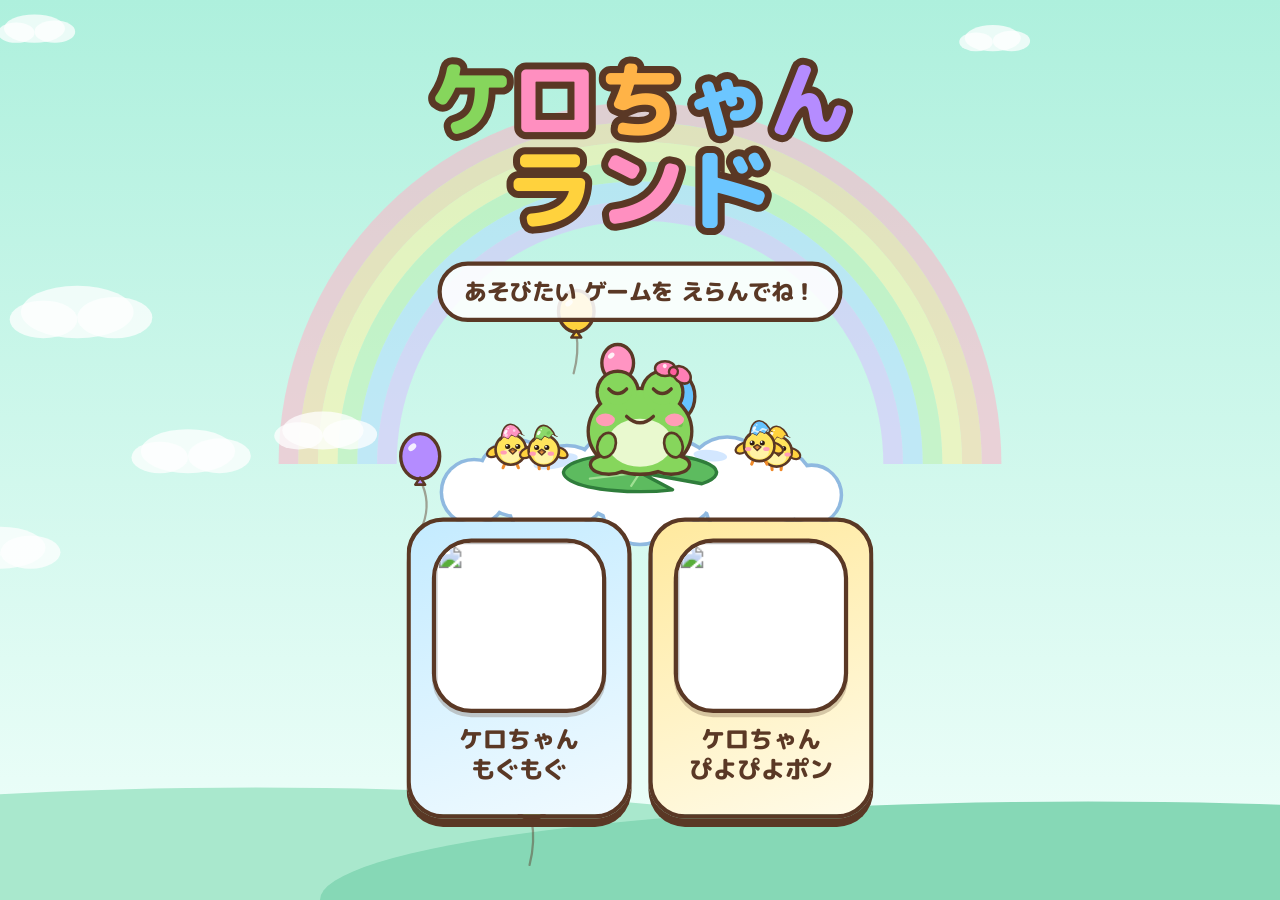
==== index.html @ b01bafd8 "ケロちゃん ランド: the game menu at the top of the site One page (and one installable app) that opens every " ====
<!doctype html>
<html lang="ja">
<head>
<meta charset="utf-8">
<meta name="viewport" content="width=device-width, initial-scale=1, maximum-scale=1, user-scalable=no, viewport-fit=cover">
<meta name="theme-color" content="#aef0dd">
<meta name="mobile-web-app-capable" content="yes">
<title>ケロちゃん ランド</title>
<meta name="description" content="ケロちゃんの ゲームが あつまる ところ。あそびたい ゲームを えらんでね！">
<link rel="manifest" href="manifest.webmanifest">
<link rel="icon" href="icons/icon-192.png">
<link rel="apple-touch-icon" href="icons/apple-touch-icon.png">
<link rel="preconnect" href="https://fonts.googleapis.com">
<link rel="preconnect" href="https://fonts.gstatic.com" crossorigin>
<link rel="stylesheet" href="https://fonts.googleapis.com/css2?family=M+PLUS+Rounded+1c:wght@500;800&display=swap">
<link rel="stylesheet" href="style.css">
</head>
<body>
<canvas id="scene"></canvas>
<div id="stage">
  <button id="btn-install" class="btn small install" hidden><span class="ic" data-icon="install"></span>ホームに ついか</button>
  <h1 class="logo">
    <span class="l1"><b style="--d:0">ケ</b><b style="--d:1">ロ</b><b style="--d:2">ち</b><b style="--d:3">ゃ</b><b style="--d:4">ん</b></span>
    <span class="l2"><b style="--d:5">ラ</b><b style="--d:6">ン</b><b style="--d:7">ド</b></span>
  </h1>
  <p class="sub">あそびたい ゲームを えらんでね！</p>
  <div id="games" class="games"></div>
</div>
<script src="js/draw.js"></script>
<script src="js/land.js"></script>
</body>
</html>
---- style.css ----
:root {
  --ink: #5a3825;
  --cream: #fffaf2;
  --font: 'M PLUS Rounded 1c', 'Hiragino Maru Gothic ProN', 'BIZ UDPGothic', 'Noto Sans JP', sans-serif;
}

* { box-sizing: border-box; -webkit-tap-highlight-color: transparent; -webkit-user-select: none; user-select: none; -webkit-touch-callout: none; }
html, body { margin: 0; height: 100%; overflow: hidden; background: #aef0dd; overscroll-behavior: none; }
body { font-family: var(--font); color: var(--ink); touch-action: none; }

#scene { position: fixed; left: 0; top: 0; width: 100%; height: 100%; display: block; }
#stage { position: fixed; left: 0; top: 0; width: 360px; height: 640px; transform-origin: 0 0; }
[hidden] { display: none !important; }

/* ---------- buttons ---------- */
.btn {
  font: 800 18px/1 var(--font); color: var(--ink);
  border: 3px solid var(--ink); border-radius: 999px;
  background: linear-gradient(#ffffff 55%, #ffe6f1);
  box-shadow: 0 5px 0 var(--ink);
  display: inline-flex; align-items: center; justify-content: center; gap: 6px;
  padding: 0 16px; height: 50px; cursor: pointer; white-space: nowrap;
}
.btn:active { transform: translateY(4px); box-shadow: 0 1px 0 var(--ink); }
.btn svg { width: 20px; height: 20px; display: block; }
.btn .ic { display: inline-flex; }
.btn.small { height: 40px; font-size: 14px; padding: 0 12px; }
#btn-install { position: absolute; right: 12px; top: 12px; }

/* ---------- title ---------- */
.logo { position: absolute; left: 0; right: 0; top: 40px; margin: 0; text-align: center; font-weight: 800; line-height: 1.02; }
.logo span { display: block; }
.logo b {
  display: inline-block; font-size: 60px; font-weight: 800; color: #fff;
  -webkit-text-stroke: 10px var(--ink); paint-order: stroke fill;
  animation: hop 2.6s ease-in-out infinite; animation-delay: calc(var(--d) * .12s);
}
.logo .l2 b { font-size: 64px; }
.logo .l1 b:nth-child(1) { color: #86d65c; }
.logo .l1 b:nth-child(2) { color: #ff8fc0; }
.logo .l1 b:nth-child(3) { color: #ffb347; }
.logo .l1 b:nth-child(4) { color: #6cc6ff; }
.logo .l1 b:nth-child(5) { color: #b58cff; }
.logo .l2 b:nth-child(1) { color: #ffd23d; }
.logo .l2 b:nth-child(2) { color: #ff8fc0; }
.logo .l2 b:nth-child(3) { color: #6cc6ff; }
.sub {
  position: absolute; left: 0; right: 0; top: 186px; margin: 0 auto; width: max-content;
  padding: 7px 16px; font-size: 16px; font-weight: 800;
  background: rgba(255, 255, 255, .88); border: 3px solid var(--ink); border-radius: 999px;
}

/* ---------- games ---------- */
.games {
  position: absolute; left: 14px; right: 14px; top: 366px; bottom: 6px;
  display: grid; grid-template-columns: 1fr 1fr; grid-auto-rows: 214px; gap: 12px;
  overflow-y: auto; padding: 2px 0 12px; touch-action: pan-y; scrollbar-width: none;
}
.games::-webkit-scrollbar { display: none; }
.game {
  display: flex; flex-direction: column; align-items: center; justify-content: flex-start; gap: 8px;
  padding: 12px 6px 10px; text-decoration: none; color: var(--ink); cursor: pointer;
  background: linear-gradient(160deg, var(--c1), var(--c2));
  border: 3px solid var(--ink); border-radius: 26px; box-shadow: 0 6px 0 var(--ink);
  transition: transform .06s ease-out, box-shadow .06s ease-out;
}
.game:active, .game.go { transform: translateY(5px); box-shadow: 0 1px 0 var(--ink); }
.game img {
  width: 124px; height: 124px; border-radius: 28px; display: block;
  border: 3px solid var(--ink); background: #fff; box-shadow: 0 3px 0 rgba(90, 56, 37, .25);
}
.game-name { font-size: 17px; font-weight: 800; line-height: 1.25; text-align: center; white-space: pre-line; }

@keyframes hop { 0%, 55%, 100% { transform: translateY(0); } 25% { transform: translateY(-9px) rotate(-5deg); } 40% { transform: translateY(1px); } }
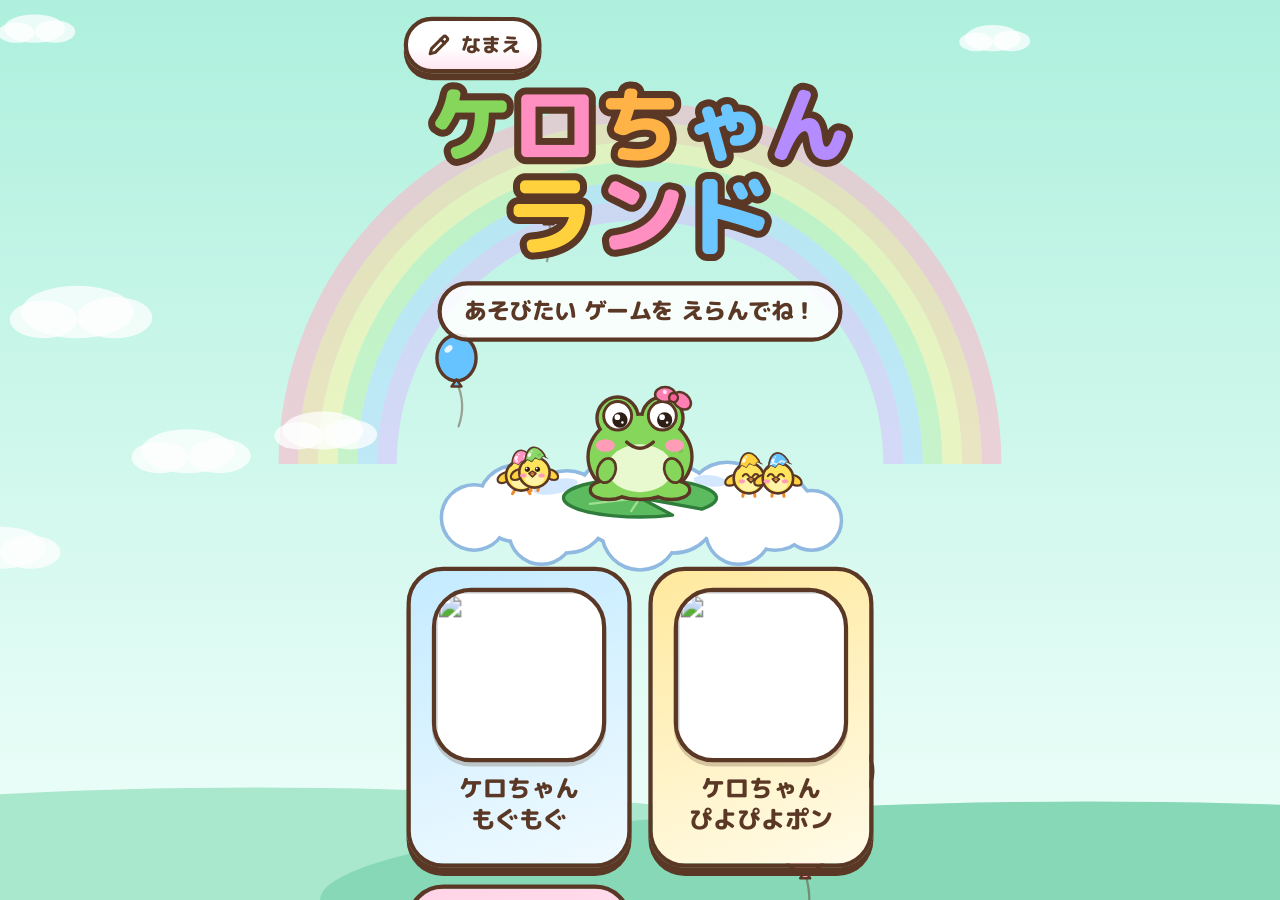
==== commit c8b28527: "Scroll the whole menu; a nickname for every game The logo, the island and the games now scroll toget" ====
--- a/index.html
+++ b/index.html
@@ -18,13 +18,28 @@
 <body>
 <canvas id="scene"></canvas>
 <div id="stage">
+  <div id="scroller" class="scroller">
+    <h1 class="logo">
+      <span class="l1"><b style="--d:0">ケ</b><b style="--d:1">ロ</b><b style="--d:2">ち</b><b style="--d:3">ゃ</b><b style="--d:4">ん</b></span>
+      <span class="l2"><b style="--d:5">ラ</b><b style="--d:6">ン</b><b style="--d:7">ド</b></span>
+    </h1>
+    <p id="sub" class="sub">あそびたい ゲームを えらんでね！</p>
+    <div class="island-space" aria-hidden="true"></div>
+    <div id="games" class="games"></div>
+  </div>
+  <button id="btn-name" class="btn small name-btn"><span class="ic" data-icon="pencil"></span><span id="name-label">なまえ</span></button>
   <button id="btn-install" class="btn small install" hidden><span class="ic" data-icon="install"></span>ホームに ついか</button>
-  <h1 class="logo">
-    <span class="l1"><b style="--d:0">ケ</b><b style="--d:1">ロ</b><b style="--d:2">ち</b><b style="--d:3">ゃ</b><b style="--d:4">ん</b></span>
-    <span class="l2"><b style="--d:5">ラ</b><b style="--d:6">ン</b><b style="--d:7">ド</b></span>
-  </h1>
-  <p class="sub">あそびたい ゲームを えらんでね！</p>
-  <div id="games" class="games"></div>
+  <div id="name-panel" class="panel">
+    <div class="panel-card">
+      <div class="panel-title">なまえ（ニックネーム）</div>
+      <p class="panel-note">ぜんぶの ゲームに でるよ</p>
+      <input id="name-input" class="name-input" type="text" maxlength="10" autocomplete="off" placeholder="れい：はなこちゃん">
+      <div class="panel-row">
+        <button id="name-cancel" class="btn">やめる</button>
+        <button id="name-ok" class="btn ok">OK</button>
+      </div>
+    </div>
+  </div>
 </div>
 <script src="js/draw.js"></script>
 <script src="js/land.js"></script>
--- a/style.css
+++ b/style.css
@@ -6,7 +6,8 @@
 
 * { box-sizing: border-box; -webkit-tap-highlight-color: transparent; -webkit-user-select: none; user-select: none; -webkit-touch-callout: none; }
 html, body { margin: 0; height: 100%; overflow: hidden; background: #aef0dd; overscroll-behavior: none; }
-body { font-family: var(--font); color: var(--ink); touch-action: none; }
+body { font-family: var(--font); color: var(--ink); touch-action: none; word-break: keep-all; overflow-wrap: anywhere; }
+input { -webkit-user-select: text; user-select: text; touch-action: auto; }
 
 #scene { position: fixed; left: 0; top: 0; width: 100%; height: 100%; display: block; }
 #stage { position: fixed; left: 0; top: 0; width: 360px; height: 640px; transform-origin: 0 0; }
@@ -26,9 +27,16 @@
 .btn .ic { display: inline-flex; }
 .btn.small { height: 40px; font-size: 14px; padding: 0 12px; }
 #btn-install { position: absolute; right: 12px; top: 12px; }
+.name-btn { position: absolute; left: 12px; top: 12px; max-width: 190px; }
+.name-btn #name-label { overflow: hidden; text-overflow: ellipsis; }
+
+/* the whole menu scrolls: logo, the island (drawn on the canvas behind) and the games */
+.scroller { position: absolute; inset: 0; overflow-y: auto; overflow-x: hidden; touch-action: pan-y; scrollbar-width: none; }
+.scroller::-webkit-scrollbar { display: none; }
+.island-space { height: 158px; }
 
 /* ---------- title ---------- */
-.logo { position: absolute; left: 0; right: 0; top: 40px; margin: 0; text-align: center; font-weight: 800; line-height: 1.02; }
+.logo { position: relative; margin: 0; padding-top: 58px; text-align: center; font-weight: 800; line-height: 1.02; }
 .logo span { display: block; }
 .logo b {
   display: inline-block; font-size: 60px; font-weight: 800; color: #fff;
@@ -45,16 +53,16 @@
 .logo .l2 b:nth-child(2) { color: #ff8fc0; }
 .logo .l2 b:nth-child(3) { color: #6cc6ff; }
 .sub {
-  position: absolute; left: 0; right: 0; top: 186px; margin: 0 auto; width: max-content;
+  position: relative; margin: 16px auto 0; width: max-content; max-width: 330px; text-align: center;
   padding: 7px 16px; font-size: 16px; font-weight: 800;
   background: rgba(255, 255, 255, .88); border: 3px solid var(--ink); border-radius: 999px;
 }
 
 /* ---------- games ---------- */
 .games {
-  position: absolute; left: 14px; right: 14px; top: 366px; bottom: 6px;
+  position: relative;
   display: grid; grid-template-columns: 1fr 1fr; grid-auto-rows: 214px; gap: 12px;
-  overflow-y: auto; padding: 2px 0 12px; touch-action: pan-y; scrollbar-width: none;
+  padding: 2px 14px 28px;
 }
 .games::-webkit-scrollbar { display: none; }
 .game {
@@ -72,3 +80,19 @@
 .game-name { font-size: 17px; font-weight: 800; line-height: 1.25; text-align: center; white-space: pre-line; }
 
 @keyframes hop { 0%, 55%, 100% { transform: translateY(0); } 25% { transform: translateY(-9px) rotate(-5deg); } 40% { transform: translateY(1px); } }
+
+/* ---------- nickname ---------- */
+.panel {
+  position: absolute; inset: 0; display: none; align-items: flex-start; justify-content: center;
+  padding-top: 130px; background: rgba(90, 56, 37, .18);
+}
+.panel.on { display: flex; }
+.panel-card {
+  width: 306px; padding: 18px 16px 22px; background: var(--cream); display: flex; flex-direction: column; gap: 12px;
+  border: 4px solid var(--ink); border-radius: 30px; box-shadow: 0 8px 0 rgba(90, 56, 37, .35); text-align: center;
+}
+.panel-title { font-size: 20px; font-weight: 800; }
+.panel-note { margin: -6px 0 0; font-size: 14px; font-weight: 800; opacity: .75; }
+.name-input { font: 800 22px var(--font); color: var(--ink); padding: 8px 12px; border: 3px solid var(--ink); border-radius: 14px; background: #fff; width: 100%; }
+.panel-row { display: flex; justify-content: center; gap: 12px; }
+.btn.ok { background: linear-gradient(#e2f9d3, #a9e38a); min-width: 110px; }
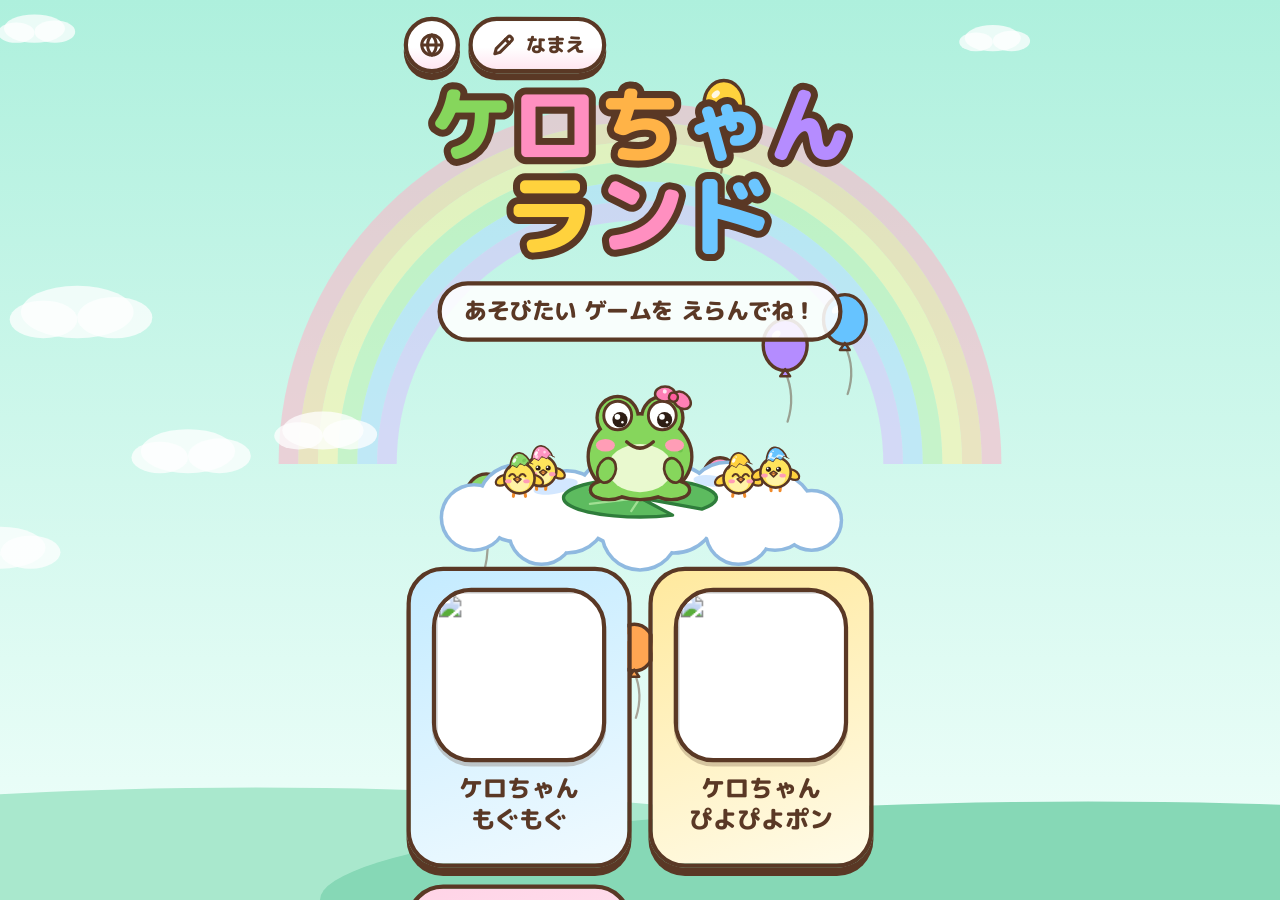
==== commit a4927613: "Choose the language: 日本語, Tiếng Việt, English, 한국어 - A globe button next to the name opens the list " ====
--- a/index.html
+++ b/index.html
@@ -12,7 +12,7 @@
 <link rel="apple-touch-icon" href="icons/apple-touch-icon.png">
 <link rel="preconnect" href="https://fonts.googleapis.com">
 <link rel="preconnect" href="https://fonts.gstatic.com" crossorigin>
-<link rel="stylesheet" href="https://fonts.googleapis.com/css2?family=M+PLUS+Rounded+1c:wght@500;800&display=swap">
+<link rel="stylesheet" href="https://fonts.googleapis.com/css2?family=M+PLUS+Rounded+1c:wght@500;800&family=Jua&display=swap">
 <link rel="stylesheet" href="style.css">
 </head>
 <body>
@@ -27,7 +27,10 @@
     <div class="island-space" aria-hidden="true"></div>
     <div id="games" class="games"></div>
   </div>
-  <button id="btn-name" class="btn small name-btn"><span class="ic" data-icon="pencil"></span><span id="name-label">なまえ</span></button>
+  <div class="top-left">
+    <button id="btn-lang" class="btn small icon" aria-label="ことば"><span class="ic" data-icon="globe"></span></button>
+    <button id="btn-name" class="btn small name-btn"><span class="ic" data-icon="pencil"></span><span id="name-label">なまえ</span></button>
+  </div>
   <button id="btn-install" class="btn small install" hidden><span class="ic" data-icon="install"></span>ホームに ついか</button>
   <div id="name-panel" class="panel">
     <div class="panel-card">
@@ -40,7 +43,17 @@
       </div>
     </div>
   </div>
+  <div id="lang-panel" class="panel">
+    <div class="panel-card">
+      <div class="panel-title">ことばを えらんでね</div>
+      <p class="panel-note">ぜんぶの ゲームが この ことばに なるよ</p>
+      <div id="lang-list" class="lang-list"></div>
+      <div class="panel-row"><button id="lang-close" class="btn">とじる</button></div>
+    </div>
+  </div>
 </div>
+<script src="js/lang.js"></script>
+<script src="js/lang-text.js"></script>
 <script src="js/draw.js"></script>
 <script src="js/land.js"></script>
 </body>
--- a/style.css
+++ b/style.css
@@ -1,7 +1,7 @@
 :root {
   --ink: #5a3825;
   --cream: #fffaf2;
-  --font: 'M PLUS Rounded 1c', 'Hiragino Maru Gothic ProN', 'BIZ UDPGothic', 'Noto Sans JP', sans-serif;
+  --font: 'M PLUS Rounded 1c', 'Jua', 'Hiragino Maru Gothic ProN', 'BIZ UDPGothic', 'Noto Sans JP', sans-serif;
 }
 
 * { box-sizing: border-box; -webkit-tap-highlight-color: transparent; -webkit-user-select: none; user-select: none; -webkit-touch-callout: none; }
@@ -26,8 +26,10 @@
 .btn svg { width: 20px; height: 20px; display: block; }
 .btn .ic { display: inline-flex; }
 .btn.small { height: 40px; font-size: 14px; padding: 0 12px; }
+.btn.small.icon { width: 40px; padding: 0; }
+.top-left { position: absolute; left: 12px; top: 12px; display: flex; gap: 6px; }
 #btn-install { position: absolute; right: 12px; top: 12px; }
-.name-btn { position: absolute; left: 12px; top: 12px; max-width: 190px; }
+.name-btn { max-width: 150px; }
 .name-btn #name-label { overflow: hidden; text-overflow: ellipsis; }
 
 /* the whole menu scrolls: logo, the island (drawn on the canvas behind) and the games */
@@ -44,14 +46,9 @@
   animation: hop 2.6s ease-in-out infinite; animation-delay: calc(var(--d) * .12s);
 }
 .logo .l2 b { font-size: 64px; }
-.logo .l1 b:nth-child(1) { color: #86d65c; }
-.logo .l1 b:nth-child(2) { color: #ff8fc0; }
-.logo .l1 b:nth-child(3) { color: #ffb347; }
-.logo .l1 b:nth-child(4) { color: #6cc6ff; }
-.logo .l1 b:nth-child(5) { color: #b58cff; }
-.logo .l2 b:nth-child(1) { color: #ffd23d; }
-.logo .l2 b:nth-child(2) { color: #ff8fc0; }
-.logo .l2 b:nth-child(3) { color: #6cc6ff; }
+.logo.latin b { font-size: 58px; }
+.logo.latin .l2 b { font-size: 62px; }
+.logo b.gap { width: .3em; }
 .sub {
   position: relative; margin: 16px auto 0; width: max-content; max-width: 330px; text-align: center;
   padding: 7px 16px; font-size: 16px; font-weight: 800;
@@ -96,3 +93,9 @@
 .name-input { font: 800 22px var(--font); color: var(--ink); padding: 8px 12px; border: 3px solid var(--ink); border-radius: 14px; background: #fff; width: 100%; }
 .panel-row { display: flex; justify-content: center; gap: 12px; }
 .btn.ok { background: linear-gradient(#e2f9d3, #a9e38a); min-width: 110px; }
+
+/* ---------- language ---------- */
+.lang-list { display: flex; flex-direction: column; gap: 10px; padding: 2px 10px 6px; }
+.lang-item { height: 52px; font-size: 21px; }
+.lang-item.on { background: linear-gradient(#e2f9d3, #a9e38a); }
+.lang-item.on::after { content: "✓"; margin-left: 4px; }
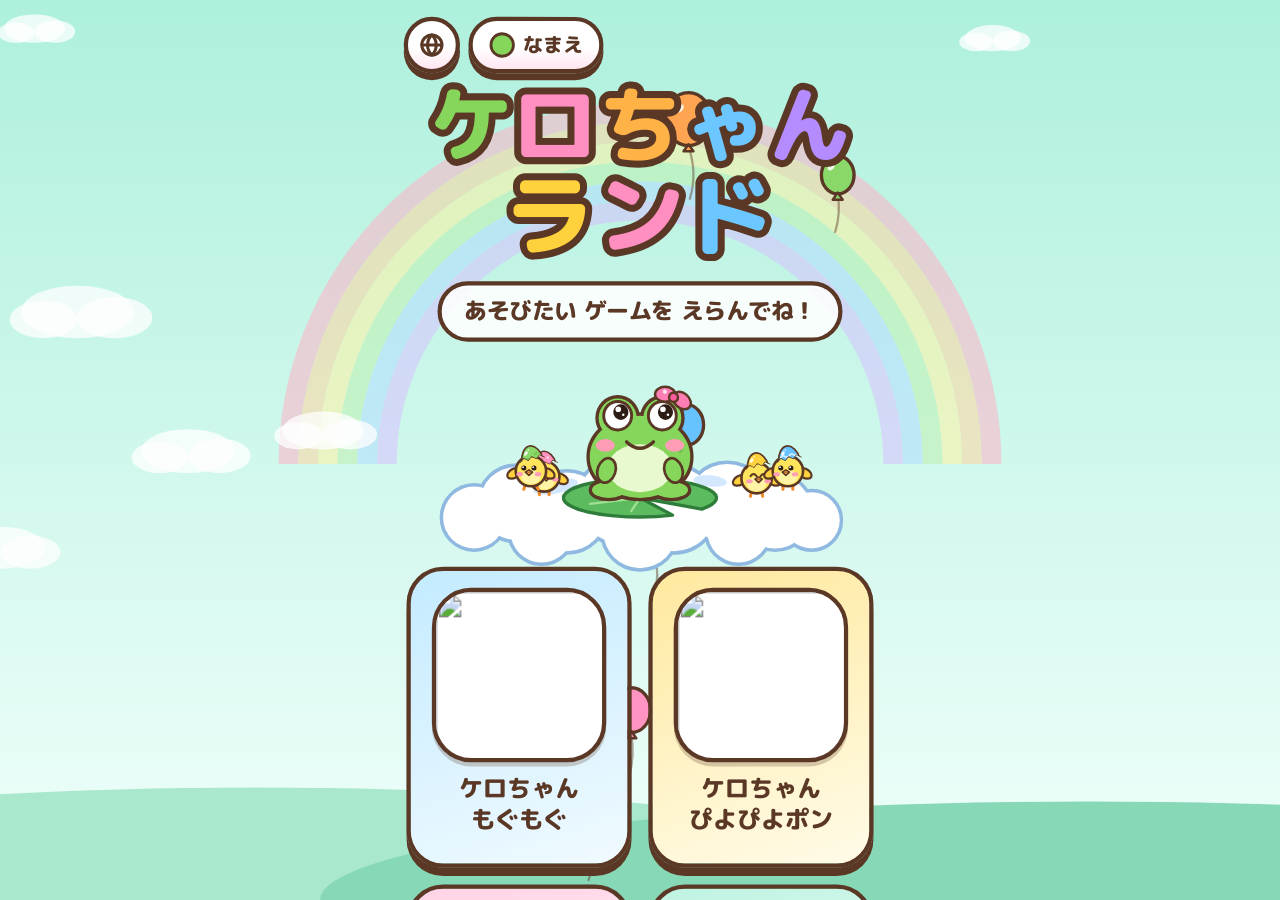
==== commit 3fadea9a: "Choose and edit players in the menu; show each app's version - "Who plays?" in the menu (up to 4 pla" ====
--- a/index.html
+++ b/index.html
@@ -26,21 +26,33 @@
     <p id="sub" class="sub">あそびたい ゲームを えらんでね！</p>
     <div class="island-space" aria-hidden="true"></div>
     <div id="games" class="games"></div>
+    <p id="land-ver" class="land-ver"></p>
   </div>
   <div class="top-left">
     <button id="btn-lang" class="btn small icon" aria-label="ことば"><span class="ic" data-icon="globe"></span></button>
-    <button id="btn-name" class="btn small name-btn"><span class="ic" data-icon="pencil"></span><span id="name-label">なまえ</span></button>
+    <button id="btn-user" class="btn small user-btn"><i id="user-dot" class="udot"></i><span id="user-label">なまえ</span></button>
   </div>
   <button id="btn-install" class="btn small install" hidden><span class="ic" data-icon="install"></span>ホームに ついか</button>
-  <div id="name-panel" class="panel">
+  <div id="users-panel" class="panel">
     <div class="panel-card">
-      <div class="panel-title">なまえ（ニックネーム）</div>
-      <p class="panel-note">ぜんぶの ゲームに でるよ</p>
-      <input id="name-input" class="name-input" type="text" maxlength="10" autocomplete="off" placeholder="れい：はなこちゃん">
+      <div class="panel-title">だれが あそぶ？</div>
+      <p class="panel-note">えらんだ 人で ぜんぶの ゲームを あそぶよ</p>
+      <div id="user-list" class="user-list"></div>
+      <button id="user-add" class="btn add-btn"><span class="ic" data-icon="plus"></span>ユーザーを ふやす</button>
+      <div class="panel-row"><button id="users-close" class="btn">とじる</button></div>
+    </div>
+  </div>
+  <div id="uedit-panel" class="panel">
+    <div class="panel-card">
+      <div class="panel-title">ユーザーの せってい</div>
+      <input id="ue-name" class="name-input" type="text" maxlength="10" autocomplete="off" placeholder="れい：はなこちゃん">
+      <div id="ue-type" class="seg"><button data-v="kid">こども</button><button data-v="adult">おとな</button></div>
+      <div id="ue-color" class="swatches"></div>
       <div class="panel-row">
-        <button id="name-cancel" class="btn">やめる</button>
-        <button id="name-ok" class="btn ok">OK</button>
+        <button id="ue-cancel" class="btn">やめる</button>
+        <button id="ue-ok" class="btn ok">OK</button>
       </div>
+      <button id="ue-del" class="btn del-btn">けす</button>
     </div>
   </div>
   <div id="lang-panel" class="panel">
@@ -54,6 +66,7 @@
 </div>
 <script src="js/lang.js"></script>
 <script src="js/lang-text.js"></script>
+<script src="js/accounts.js"></script>
 <script src="js/draw.js"></script>
 <script src="js/land.js"></script>
 </body>
--- a/style.css
+++ b/style.css
@@ -29,8 +29,9 @@
 .btn.small.icon { width: 40px; padding: 0; }
 .top-left { position: absolute; left: 12px; top: 12px; display: flex; gap: 6px; }
 #btn-install { position: absolute; right: 12px; top: 12px; }
-.name-btn { max-width: 150px; }
-.name-btn #name-label { overflow: hidden; text-overflow: ellipsis; }
+.user-btn { max-width: 170px; gap: 6px; padding: 0 12px 0 8px; }
+.user-btn #user-label { overflow: hidden; text-overflow: ellipsis; }
+.udot { display: inline-block; width: 18px; height: 18px; border-radius: 50%; border: 2.5px solid var(--ink); flex: none; }
 
 /* the whole menu scrolls: logo, the island (drawn on the canvas behind) and the games */
 .scroller { position: absolute; inset: 0; overflow-y: auto; overflow-x: hidden; touch-action: pan-y; scrollbar-width: none; }
@@ -75,6 +76,9 @@
   border: 3px solid var(--ink); background: #fff; box-shadow: 0 3px 0 rgba(90, 56, 37, .25);
 }
 .game-name { font-size: 17px; font-weight: 800; line-height: 1.25; text-align: center; white-space: pre-line; }
+.game { position: relative; }
+.game-ver { position: absolute; right: 13px; bottom: 7px; font-size: 11px; font-weight: 800; opacity: .55; }
+.land-ver { position: relative; margin: -16px 0 22px; text-align: center; font-size: 12px; font-weight: 800; opacity: .6; min-height: 14px; }
 
 @keyframes hop { 0%, 55%, 100% { transform: translateY(0); } 25% { transform: translateY(-9px) rotate(-5deg); } 40% { transform: translateY(1px); } }
 
@@ -99,3 +103,24 @@
 .lang-item { height: 52px; font-size: 21px; }
 .lang-item.on { background: linear-gradient(#e2f9d3, #a9e38a); }
 .lang-item.on::after { content: "✓"; margin-left: 4px; }
+
+/* ---------- players (shared by every game) ---------- */
+.user-list { display: flex; flex-direction: column; gap: 8px; }
+.user-row { display: flex; align-items: center; gap: 8px; }
+.user-pick { flex: 1; min-width: 0; height: 54px; justify-content: flex-start; gap: 8px; padding: 0 10px; font-size: 18px; }
+.user-pick .udot { width: 26px; height: 26px; }
+.user-pick .uname { overflow: hidden; text-overflow: ellipsis; white-space: nowrap; }
+.user-pick small { margin-left: auto; flex: none; font-size: 11px; opacity: .7; }
+.user-pick.on { background: linear-gradient(#fff6b8, #ffd84d); }
+.user-edit { flex: none; }
+.add-btn { height: 46px; font-size: 16px; gap: 6px; }
+.seg { display: flex; gap: 6px; }
+.seg button {
+  flex: 1; height: 44px; cursor: pointer; font: 800 17px/1 var(--font); color: var(--ink);
+  background: #fff; border: 3px solid var(--ink); border-radius: 14px;
+}
+.seg button.on { background: linear-gradient(#fff6b8, #ffd84d); }
+.swatches { display: flex; gap: 8px; justify-content: center; }
+.swatches button { width: 34px; height: 34px; padding: 0; cursor: pointer; border-radius: 50%; border: 3px solid var(--ink); }
+.swatches button.on { outline: 3px solid #ff6fa8; outline-offset: 2px; }
+.del-btn { align-self: center; height: 38px; font-size: 14px; }
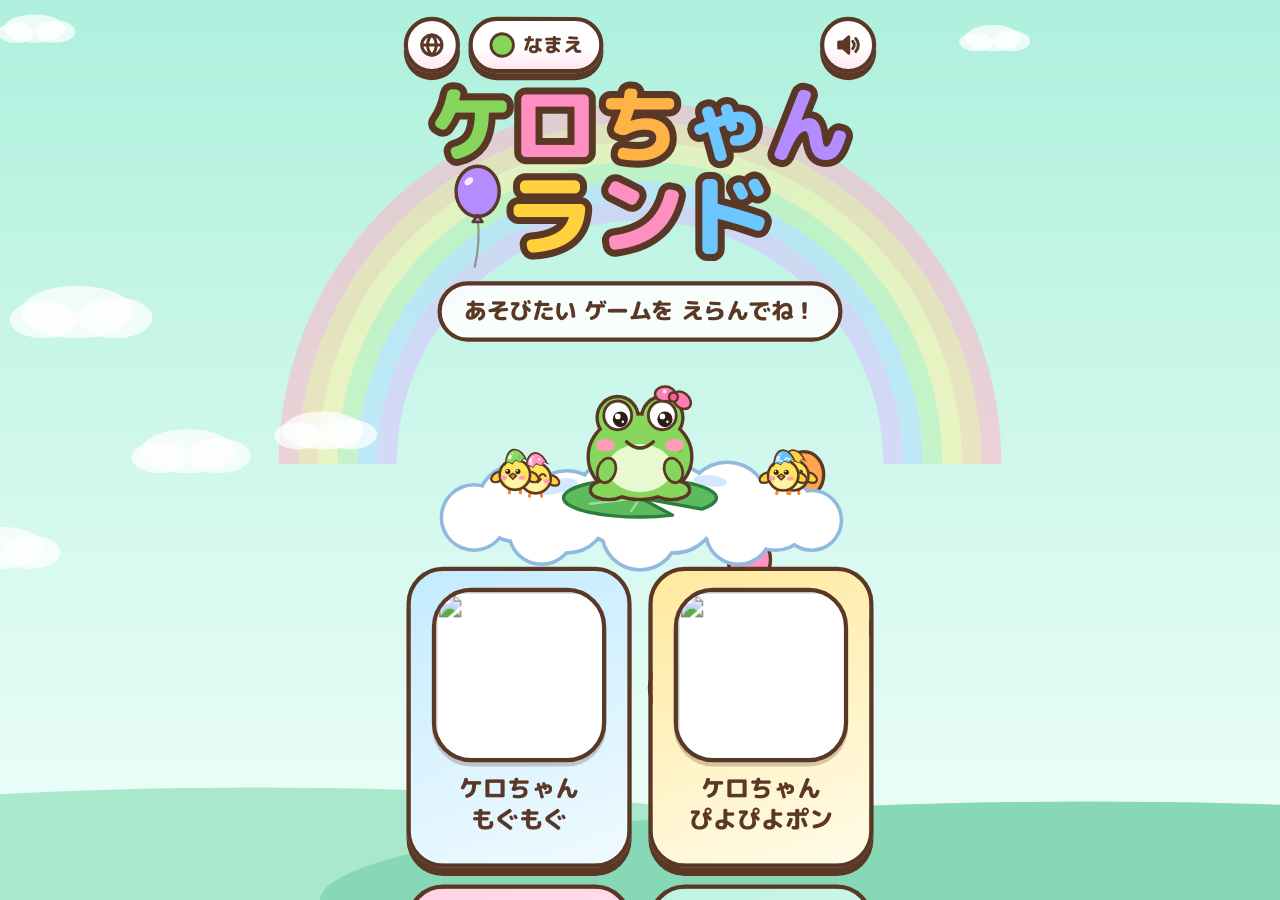
==== commit 714546d1: "A speaker button that switches the tap sound The menu's top right gets a speaker button: one tap swi" ====
--- a/index.html
+++ b/index.html
@@ -32,7 +32,10 @@
     <button id="btn-lang" class="btn small icon" aria-label="ことば"><span class="ic" data-icon="globe"></span></button>
     <button id="btn-user" class="btn small user-btn"><i id="user-dot" class="udot"></i><span id="user-label">なまえ</span></button>
   </div>
-  <button id="btn-install" class="btn small install" hidden><span class="ic" data-icon="install"></span>ホームに ついか</button>
+  <div class="top-right">
+    <button id="btn-install" class="btn small install" hidden><span class="ic" data-icon="install"></span>ホームに ついか</button>
+    <button id="btn-snd" class="btn small icon" aria-label="タッチの おと"><span class="ic"></span></button>
+  </div>
   <div id="users-panel" class="panel">
     <div class="panel-card">
       <div class="panel-title">だれが あそぶ？</div>
--- a/style.css
+++ b/style.css
@@ -28,7 +28,12 @@
 .btn.small { height: 40px; font-size: 14px; padding: 0 12px; }
 .btn.small.icon { width: 40px; padding: 0; }
 .top-left { position: absolute; left: 12px; top: 12px; display: flex; gap: 6px; }
-#btn-install { position: absolute; right: 12px; top: 12px; }
+/* top right: the 🔊 that switches the tap sound; before the menu is on the phone's home screen,
+   "add to Home" shows next to it (smaller, and the name button leaves it room) */
+.top-right { position: absolute; right: 12px; top: 12px; display: flex; gap: 6px; }
+.btn.off { opacity: .55; }
+#btn-install { max-width: 118px; padding: 0 10px 0 8px; gap: 4px; font-size: 12px; line-height: 1.1; white-space: normal; word-break: keep-all; text-align: left; }
+#stage:has(#btn-install:not([hidden])) .user-btn { max-width: 118px; }
 .user-btn { max-width: 170px; gap: 6px; padding: 0 12px 0 8px; }
 .user-btn #user-label { overflow: hidden; text-overflow: ellipsis; }
 .udot { display: inline-block; width: 18px; height: 18px; border-radius: 50%; border: 2.5px solid var(--ink); flex: none; }
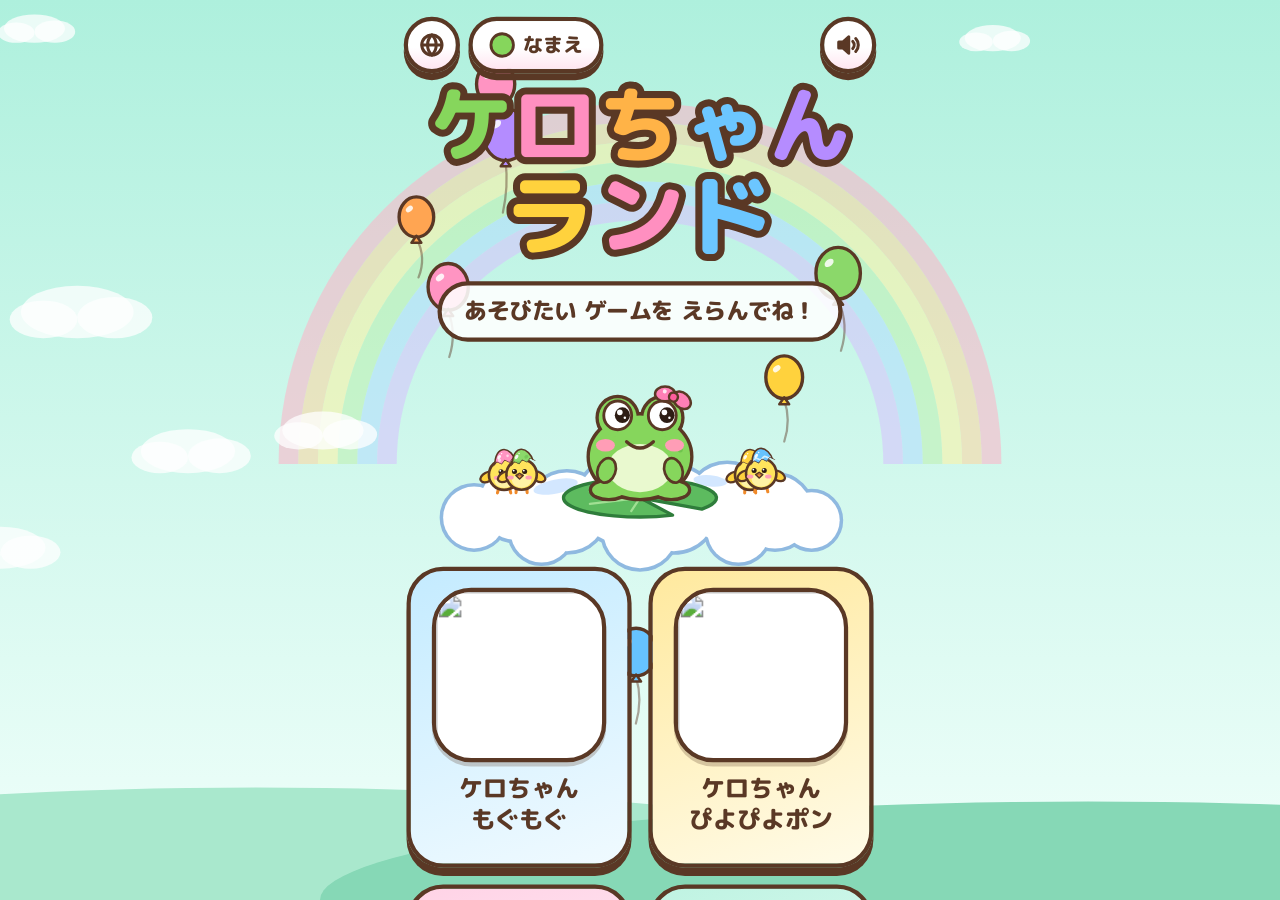
==== commit 60b637c0: "Keep the family site out of search engines (noindex); land-v11 Every page gets <meta name="robots" c" ====
--- a/index.html
+++ b/index.html
@@ -2,6 +2,7 @@
 <html lang="ja">
 <head>
 <meta charset="utf-8">
+<meta name="robots" content="noindex">
 <meta name="viewport" content="width=device-width, initial-scale=1, maximum-scale=1, user-scalable=no, viewport-fit=cover">
 <meta name="theme-color" content="#aef0dd">
 <meta name="mobile-web-app-capable" content="yes">
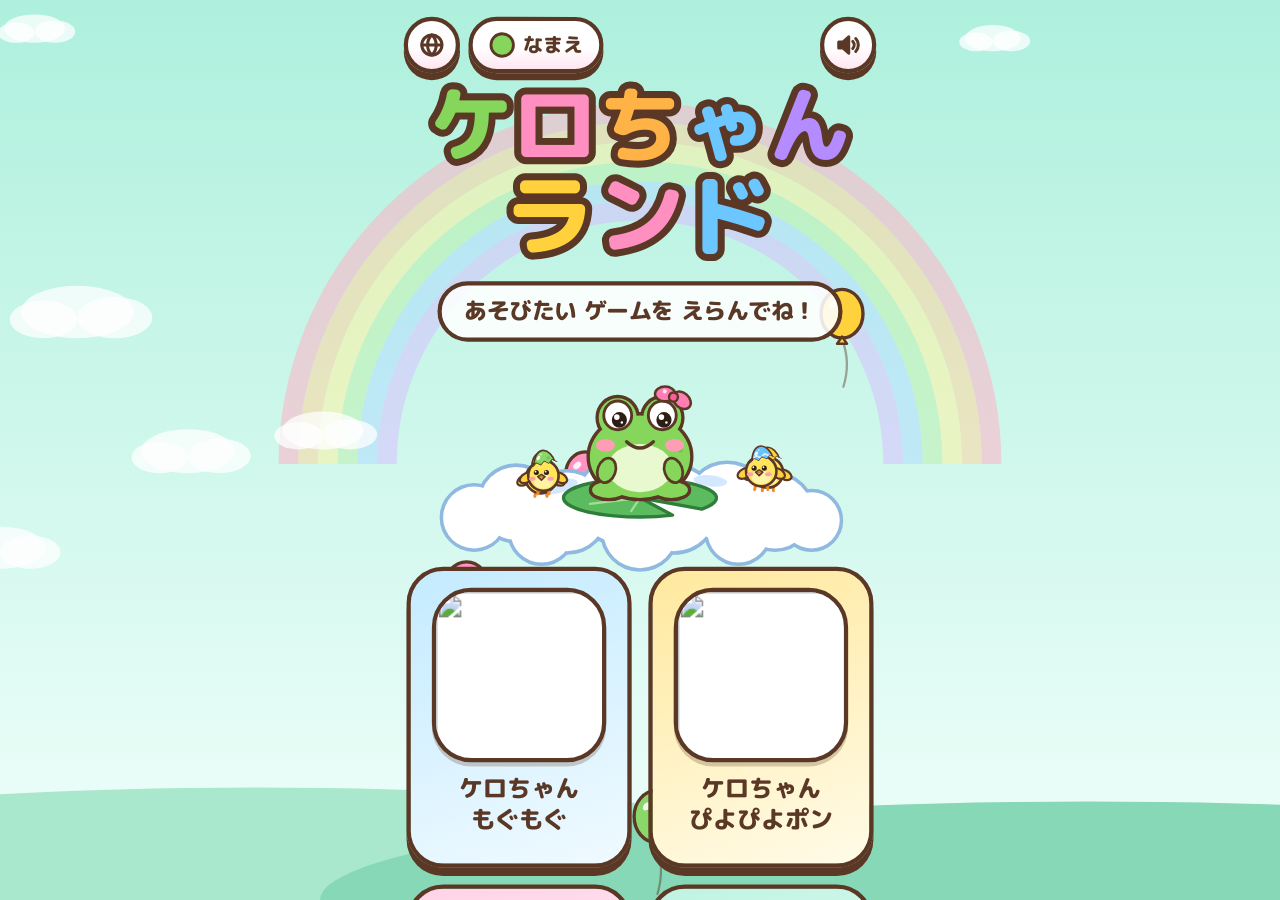
==== commit 37b996a6: "Move the family site to kero.meosys.com, carrying the records along The old address shows a moving c" ====
--- a/index.html
+++ b/index.html
@@ -68,6 +68,7 @@
     </div>
   </div>
 </div>
+<script src="js/move.js"></script>
 <script src="js/lang.js"></script>
 <script src="js/lang-text.js"></script>
 <script src="js/accounts.js"></script>
--- a/style.css
+++ b/style.css
@@ -129,3 +129,14 @@
 .swatches button { width: 34px; height: 34px; padding: 0; cursor: pointer; border-radius: 50%; border: 3px solid var(--ink); }
 .swatches button.on { outline: 3px solid #ff6fa8; outline-offset: 2px; }
 .del-btn { align-self: center; height: 38px; font-size: 14px; }
+
+/* ---------- moving to the new address (js/move.js) ---------- */
+.move-panel { padding-top: 112px; z-index: 5; }
+.move-note { margin: 0; line-height: 1.45; white-space: normal; }
+.move-addr {
+  align-self: center; padding: 6px 14px; font-size: 17px; font-weight: 800; letter-spacing: .02em;
+  background: #fff; border: 3px dashed var(--ink); border-radius: 14px;
+}
+.move-buttons { display: flex; flex-direction: column; align-items: center; gap: 12px; margin-top: 4px; }
+.move-go { height: 58px; font-size: 21px; padding: 0 24px; }
+.move-again { opacity: .8; }
